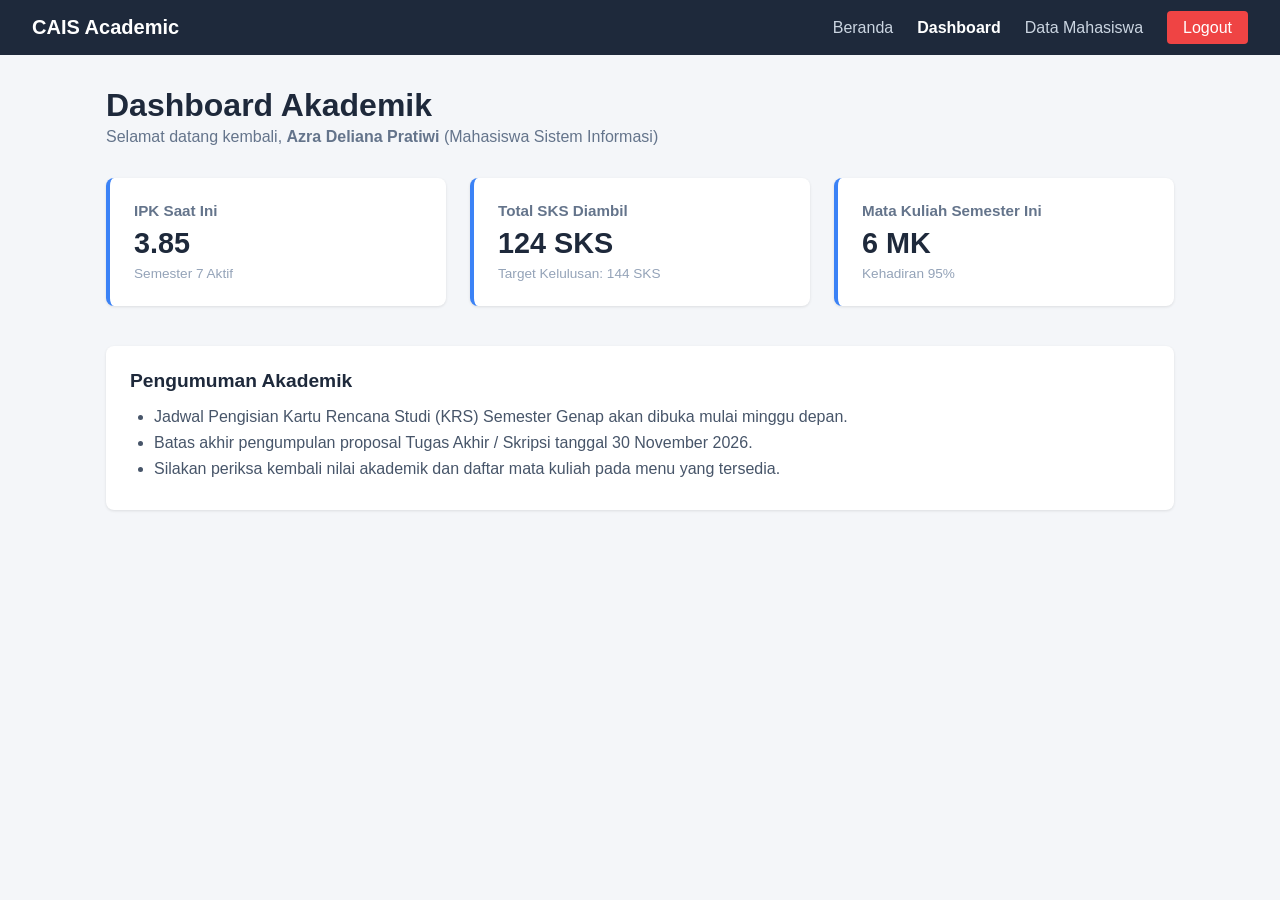
==== pages/dashboard.html @ c1a66315 "Pindahkan dashboard.html ke dalam folder pages" ====
<!DOCTYPE html>
<html lang="id">
<head>
    <meta charset="UTF-8">
    <meta name="viewport" content="width=device-width, initial-scale=1.0">
    <title>Dashboard - CAIS (Collaborative Academic Information System)</title>
    <link rel="stylesheet" href="../css/style.css">
</head>
<body>
    <!-- Navigasi Utama -->
    <nav class="navbar">
        <div class="logo">CAIS Academic</div>
        <ul class="nav-links">
            <li><a href="../index.html">Beranda</a></li>
            <li><a href="dashboard.html" class="active">Dashboard</a></li>
            <li><a href="mahasiswa.html">Data Mahasiswa</a></li>
            <li><a href="login.html" class="btn-logout">Logout</a></li>
        </ul>
    </nav>

    <!-- Konten Utama Dashboard -->
    <div class="container">
        <h1>Dashboard Akademik</h1>
        <p class="welcome-text">Selamat datang kembali, <strong>Azra Deliana Pratiwi</strong> (Mahasiswa Sistem Informasi)</p>

        <!-- Kartu Ringkasan / Statistik Akademik -->
        <div class="card-grid">
            <div class="card">
                <h3>IPK Saat Ini</h3>
                <p class="stat-number">3.85</p>
                <span class="stat-desc">Semester 7 Aktif</span>
            </div>
            <div class="card">
                <h3>Total SKS Diambil</h3>
                <p class="stat-number">124 SKS</p>
                <span class="stat-desc">Target Kelulusan: 144 SKS</span>
            </div>
            <div class="card">
                <h3>Mata Kuliah Semester Ini</h3>
                <p class="stat-number">6 MK</p>
                <span class="stat-desc">Kehadiran 95%</span>
            </div>
        </div>

        <!-- Bagian Pengumuman / Informasi Akademik -->
        <div class="info-section">
            <h2>Pengumuman Akademik</h2>
            <ul>
                <li>Jadwal Pengisian Kartu Rencana Studi (KRS) Semester Genap akan dibuka mulai minggu depan.</li>
                <li>Batas akhir pengumpulan proposal Tugas Akhir / Skripsi tanggal 30 November 2026.</li>
                <li>Silakan periksa kembali nilai akademik dan daftar mata kuliah pada menu yang tersedia.</li>
            </ul>
        </div>
    </div>
</body>
</html>
---- css/style.css ----
* {
    margin: 0;
    padding: 0;
    box-sizing: border-box;
    font-family: 'Segoe UI', Tahoma, Geneva, Verdana, sans-serif;
}

body {
    background-color: #f4f6f9;
    color: #333;
}

/* Navigasi */
.navbar {
    background-color: #1e293b;
    color: white;
    display: flex;
    justify-content: space-between;
    align-items: center;
    padding: 1rem 2rem;
}

.navbar .logo {
    font-size: 1.25rem;
    font-weight: bold;
}

.nav-links {
    list-style: none;
    display: flex;
    gap: 1.5rem;
    align-items: center;
}

.nav-links a {
    color: #cbd5e1;
    text-decoration: none;
    transition: color 0.2s;
}

.nav-links a:hover, .nav-links a.active {
    color: #ffffff;
    font-weight: 600;
}

.btn-logout {
    background-color: #ef4444;
    padding: 0.5rem 1rem;
    border-radius: 4px;
    color: white !important;
}

/* Layout Container */
.container {
    max-width: 1100px;
    margin: 2rem auto;
    padding: 0 1rem;
}

h1 {
    margin-bottom: 0.25rem;
    color: #1e293b;
}

.welcome-text {
    color: #64748b;
    margin-bottom: 2rem;
}

/* Grid Kartu Dashboard */
.card-grid {
    display: grid;
    grid-template-columns: repeat(auto-fit, minmax(250px, 1fr));
    gap: 1.5rem;
    margin-bottom: 2.5rem;
}

.card {
    background: white;
    padding: 1.5rem;
    border-radius: 8px;
    box-shadow: 0 1px 3px rgba(0,0,0,0.1);
    border-left: 4px solid #3b82f6;
}

.card h3 {
    font-size: 0.95rem;
    color: #64748b;
    margin-bottom: 0.5rem;
}

.stat-number {
    font-size: 1.8rem;
    font-weight: bold;
    color: #1e293b;
    margin-bottom: 0.25rem;
}

.stat-desc {
    font-size: 0.85rem;
    color: #94a3b8;
}

/* Bagian Informasi / Pengumuman */
.info-section {
    background: white;
    padding: 1.5rem;
    border-radius: 8px;
    box-shadow: 0 1px 3px rgba(0,0,0,0.1);
}

.info-section h2 {
    font-size: 1.2rem;
    margin-bottom: 1rem;
    color: #1e293b;
}

.info-section ul {
    padding-left: 1.5rem;
    color: #475569;
}

.info-section li {
    margin-bottom: 0.5rem;
}
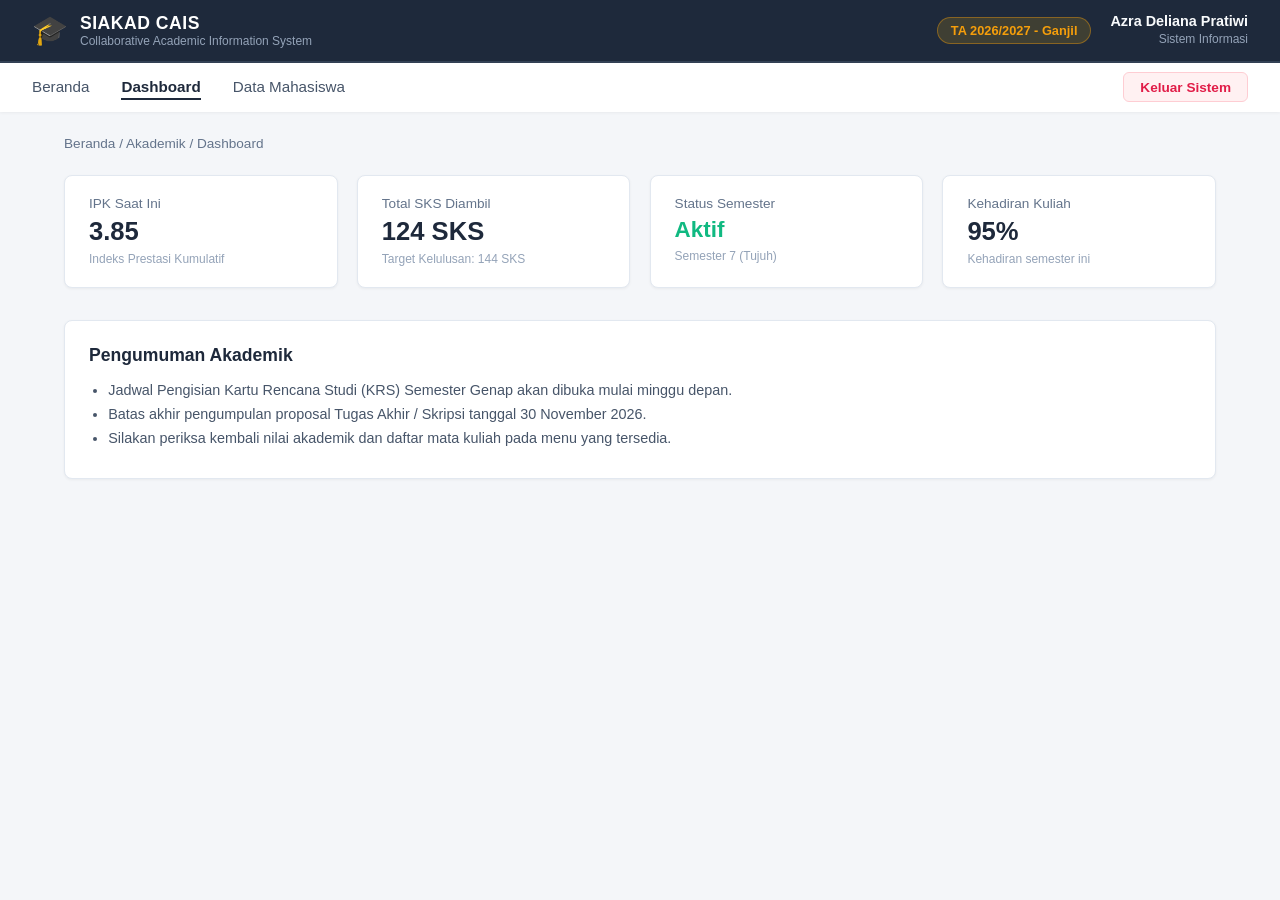
==== commit 457fc977: "Sesuaikan tema dashboard agar seragam dengan halaman lain" ====
--- a/pages/dashboard.html
+++ b/pages/dashboard.html
@@ -3,32 +3,52 @@
 <head>
     <meta charset="UTF-8">
     <meta name="viewport" content="width=device-width, initial-scale=1.0">
-    <title>Dashboard - CAIS (Collaborative Academic Information System)</title>
+    <title>Dashboard - SIAKAD CAIS</title>
     <link rel="stylesheet" href="../css/style.css">
 </head>
 <body>
-    <!-- Navigasi Utama -->
-    <nav class="navbar">
-        <div class="logo">CAIS Academic</div>
+
+    <!-- Header Atas (Brand & User Info) -->
+    <header class="top-header">
+        <div class="brand-container">
+            <span class="logo-icon">🎓</span>
+            <div>
+                <div class="brand-title">SIAKAD CAIS</div>
+                <div class="brand-subtitle">Collaborative Academic Information System</div>
+            </div>
+        </div>
+        <div class="user-profile-header">
+            <span class="badge-ta">TA 2026/2027 - Ganjil</span>
+            <div class="user-info-text">
+                <span class="user-name">Azra Deliana Pratiwi</span>
+                <span class="user-role">Sistem Informasi</span>
+            </div>
+        </div>
+    </header>
+
+    <!-- Navigasi Menu -->
+    <nav class="sub-navbar">
         <ul class="nav-links">
             <li><a href="../index.html">Beranda</a></li>
             <li><a href="dashboard.html" class="active">Dashboard</a></li>
             <li><a href="mahasiswa.html">Data Mahasiswa</a></li>
-            <li><a href="login.html" class="btn-logout">Logout</a></li>
         </ul>
+        <a href="login.html" class="btn-logout">Keluar Sistem</a>
     </nav>
 
-    <!-- Konten Utama Dashboard -->
+    <!-- Konten Utama -->
     <div class="container">
-        <h1>Dashboard Akademik</h1>
-        <p class="welcome-text">Selamat datang kembali, <strong>Azra Deliana Pratiwi</strong> (Mahasiswa Sistem Informasi)</p>
+        <!-- Breadcrumb -->
+        <div class="breadcrumb">
+            Beranda / Akademik / Dashboard
+        </div>
 
-        <!-- Kartu Ringkasan / Statistik Akademik -->
+        <!-- Kartu Statistik / Ringkasan Akademik -->
         <div class="card-grid">
             <div class="card">
                 <h3>IPK Saat Ini</h3>
                 <p class="stat-number">3.85</p>
-                <span class="stat-desc">Semester 7 Aktif</span>
+                <span class="stat-desc">Indeks Prestasi Kumulatif</span>
             </div>
             <div class="card">
                 <h3>Total SKS Diambil</h3>
@@ -36,9 +56,14 @@
                 <span class="stat-desc">Target Kelulusan: 144 SKS</span>
             </div>
             <div class="card">
-                <h3>Mata Kuliah Semester Ini</h3>
-                <p class="stat-number">6 MK</p>
-                <span class="stat-desc">Kehadiran 95%</span>
+                <h3>Status Semester</h3>
+                <p class="stat-number status-aktif">Aktif</p>
+                <span class="stat-desc">Semester 7 (Tujuh)</span>
+            </div>
+            <div class="card">
+                <h3>Kehadiran Kuliah</h3>
+                <p class="stat-number">95%</p>
+                <span class="stat-desc">Kehadiran semester ini</span>
             </div>
         </div>
 
@@ -52,5 +77,6 @@
             </ul>
         </div>
     </div>
+
 </body>
 </html>
--- a/css/style.css
+++ b/css/style.css
@@ -10,94 +10,167 @@
     color: #333;
 }
 
-/* Navigasi */
-.navbar {
+/* Header Atas */
+.top-header {
     background-color: #1e293b;
     color: white;
+    padding: 0.8rem 2rem;
     display: flex;
     justify-content: space-between;
     align-items: center;
-    padding: 1rem 2rem;
-}
-
-.navbar .logo {
-    font-size: 1.25rem;
+    border-bottom: 2px solid #334155;
+}
+
+.brand-container {
+    display: flex;
+    align-items: center;
+    gap: 0.75rem;
+}
+
+.logo-icon {
+    font-size: 1.8rem;
+}
+
+.brand-title {
+    font-size: 1.1rem;
     font-weight: bold;
+    letter-spacing: 0.5px;
+}
+
+.brand-subtitle {
+    font-size: 0.75rem;
+    color: #94a3b8;
+}
+
+.user-profile-header {
+    display: flex;
+    align-items: center;
+    gap: 1.2rem;
+}
+
+.badge-ta {
+    background-color: rgba(255, 193, 7, 0.15);
+    color: #f59e0b;
+    border: 1px solid rgba(245, 158, 11, 0.4);
+    padding: 0.3rem 0.8rem;
+    border-radius: 20px;
+    font-size: 0.8rem;
+    font-weight: 600;
+}
+
+.user-info-text {
+    text-align: right;
+}
+
+.user-name {
+    display: block;
+    font-size: 0.9rem;
+    font-weight: 600;
+    color: #f8fafc;
+}
+
+.user-role {
+    font-size: 0.75rem;
+    color: #94a3b8;
+}
+
+/* Sub Navbar (Menu Navigasi) */
+.sub-navbar {
+    background-color: #ffffff;
+    display: flex;
+    justify-content: space-between;
+    align-items: center;
+    padding: 0.6rem 2rem;
+    box-shadow: 0 1px 3px rgba(0,0,0,0.05);
 }
 
 .nav-links {
     list-style: none;
     display: flex;
-    gap: 1.5rem;
-    align-items: center;
+    gap: 2rem;
 }
 
 .nav-links a {
-    color: #cbd5e1;
+    color: #475569;
     text-decoration: none;
+    font-size: 0.95rem;
+    font-weight: 500;
+    padding-bottom: 0.2rem;
     transition: color 0.2s;
 }
 
 .nav-links a:hover, .nav-links a.active {
-    color: #ffffff;
+    color: #1e293b;
+    border-bottom: 2px solid #1e293b;
     font-weight: 600;
 }
 
 .btn-logout {
-    background-color: #ef4444;
-    padding: 0.5rem 1rem;
-    border-radius: 4px;
-    color: white !important;
-}
-
-/* Layout Container */
+    background-color: #fff1f2;
+    color: #e11d48;
+    border: 1px solid #fecdd3;
+    padding: 0.4rem 1rem;
+    border-radius: 6px;
+    text-decoration: none;
+    font-size: 0.85rem;
+    font-weight: 600;
+    transition: background 0.2s;
+}
+
+.btn-logout:hover {
+    background-color: #ffe4e6;
+}
+
+/* Layout Container & Breadcrumb */
 .container {
-    max-width: 1100px;
-    margin: 2rem auto;
-    padding: 0 1rem;
-}
-
-h1 {
-    margin-bottom: 0.25rem;
-    color: #1e293b;
-}
-
-.welcome-text {
+    max-width: 1200px;
+    margin: 1.5rem auto;
+    padding: 0 1.5rem;
+}
+
+.breadcrumb {
+    font-size: 0.85rem;
     color: #64748b;
-    margin-bottom: 2rem;
-}
-
-/* Grid Kartu Dashboard */
+    margin-bottom: 1.5rem;
+}
+
+/* Kartu Statistik Grid */
 .card-grid {
     display: grid;
-    grid-template-columns: repeat(auto-fit, minmax(250px, 1fr));
-    gap: 1.5rem;
-    margin-bottom: 2.5rem;
+    grid-template-columns: repeat(auto-fit, minmax(240px, 1fr));
+    gap: 1.2rem;
+    margin-bottom: 2rem;
 }
 
 .card {
     background: white;
-    padding: 1.5rem;
+    padding: 1.25rem 1.5rem;
     border-radius: 8px;
-    box-shadow: 0 1px 3px rgba(0,0,0,0.1);
-    border-left: 4px solid #3b82f6;
+    box-shadow: 0 1px 3px rgba(0,0,0,0.05);
+    border: 1px solid #e2e8f0;
 }
 
 .card h3 {
-    font-size: 0.95rem;
+    font-size: 0.85rem;
     color: #64748b;
-    margin-bottom: 0.5rem;
+    margin-bottom: 0.4rem;
+    font-weight: 500;
 }
 
 .stat-number {
-    font-size: 1.8rem;
+    font-size: 1.6rem;
     font-weight: bold;
     color: #1e293b;
-    margin-bottom: 0.25rem;
+    margin-bottom: 0.2rem;
+}
+
+.stat-number.status-aktif {
+    color: #10b981;
+    font-size: 1.4rem;
 }
 
 .stat-desc {
-    font-size: 0.85rem;
+    font-size: 0.75rem;
     color: #94a3b8;
 }
 
@@ -106,18 +179,20 @@
     background: white;
     padding: 1.5rem;
     border-radius: 8px;
-    box-shadow: 0 1px 3px rgba(0,0,0,0.1);
+    box-shadow: 0 1px 3px rgba(0,0,0,0.05);
+    border: 1px solid #e2e8f0;
 }
 
 .info-section h2 {
-    font-size: 1.2rem;
+    font-size: 1.1rem;
     margin-bottom: 1rem;
     color: #1e293b;
 }
 
 .info-section ul {
-    padding-left: 1.5rem;
+    padding-left: 1.2rem;
     color: #475569;
+    font-size: 0.9rem;
 }
 
 .info-section li {
